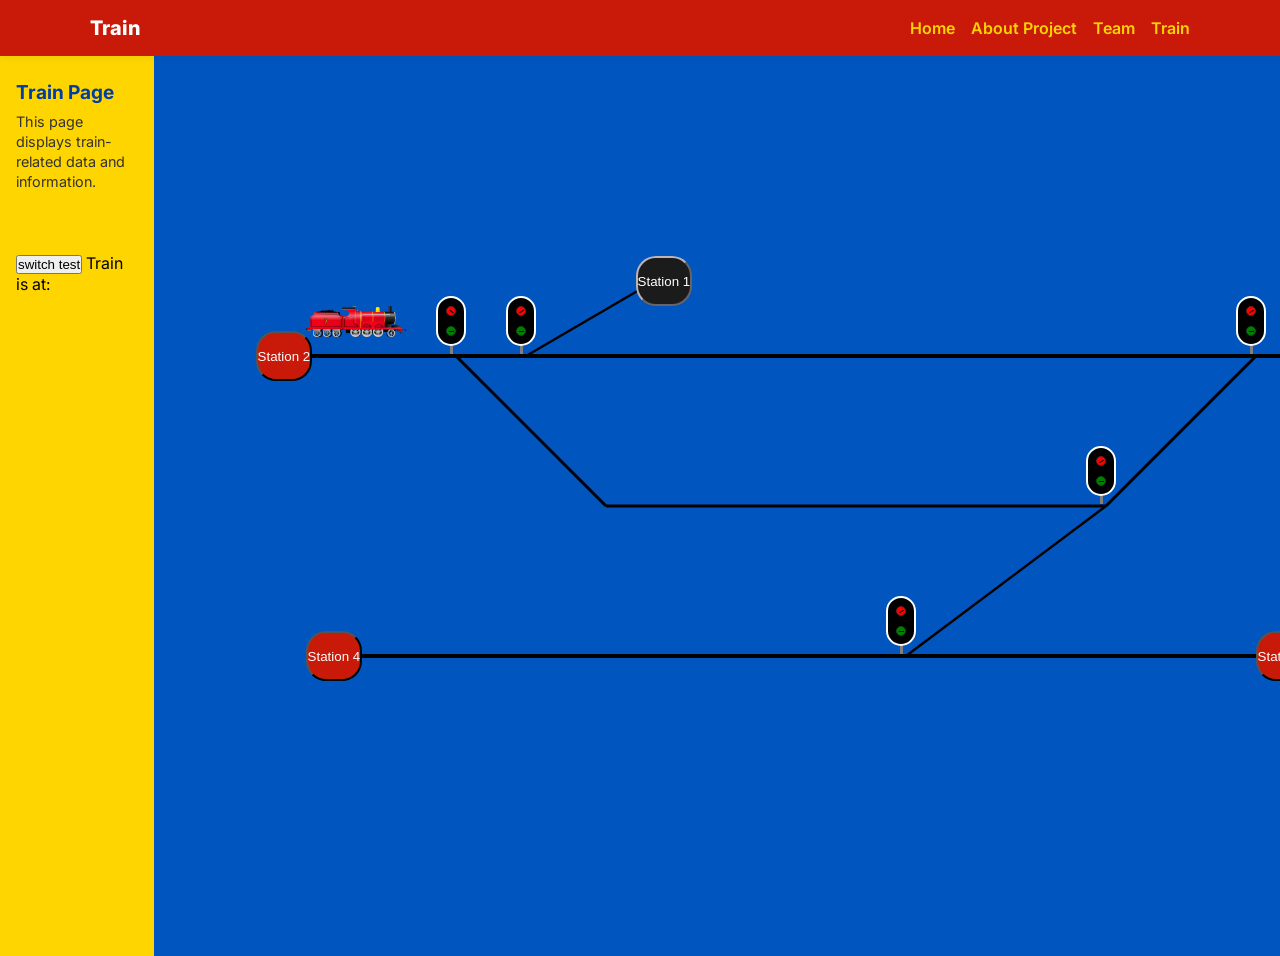
==== train.html @ 60d2f2ac "Made train page Train page where the data will be displayed. Stoplights are to show the state the sw" ====
<!DOCTYPE html>
<html lang="en">
<head>
    <meta charset="UTF-8">
    <meta name="viewport" content="width=device-width, initial-scale=1.0">
    <title>Timesaver Train Layout</title>
    <link rel="stylesheet" href="inc/css/train.css">
</head>
<body>
    <header>
        <nav>
            <div class="logo">Train</div>
            <ul class="nav-links">
                <li><a href="index.html">Home</a></li>
                <li><a href="#about">About Project</a></li>
                <li><a href="#team">Team</a></li>
                <li><a href="train.html">Train</a></li>
            </ul>
        </nav>
    </header>

    <div class="container">
        <div class="info-bar">
            <h2>Train Page</h2>
            <p>This page displays train-related data and information.</p>
            <br><br><br>

            <button class="switch"> switch test</button>

            Train is at:
        </div>

        <div class="layout-area">
            <div class="track-container">
              <img src="assets/image/train.png" alt="Train Icon" id="trainIcon">
              
                <svg width="1200" height="600" xmlns="http://www.w3.org/2000/svg">
                  <line x1="50" y1="150" x2="1150" y2="150" class="track-thick" />

                  <line x1="100" y1="450" x2="1000" y2="450" class="track-thick" />

                  <line x1="200" y1="150" x2="350" y2="300" class="track" />

                  <line x1="350" y1="300" x2="850" y2="300" class="track" />

                  <line x1="850" y1="300" x2="1000" y2="150" class="track" />

                  <!-- Top left diagonal moved slightly to the right -->
                  <line x1="270" y1="150" x2="390" y2="80" class="diagonal" />

                  <line x1="850" y1="300" x2="650" y2="450" class="diagonal" /> 
                </svg>

                <button class="station_1" id="station1">Station 1</button>
                <button class="station_2" id="station2">Station 2</button>
                <button class="station_3" id="station3">Station 3</button>
                <button class="station_4" id="station4">Station 4</button>
                <button class="station_5" id="station5">Station 5</button>


                


                <div id="switch_light">
                  <div class="black_board"></div>
                  <div class="red_light"></div>
                  <div class="green_light"></div>
                  <div class="pole"></div>
                  <div class="line_1"> </div>
                  <div class="line_2"> </div>
                </div>

                <div id="switch_light_2">
                  <div class="black_board"></div>
                  <div class="red_light"></div>
                  <div class="green_light"></div>
                  <div class="pole"></div>
                  <div class="line_2"> </div>
                  <div class="line_3"> </div>
                </div>

                <div id="switch_light_3">
                  <div class="black_board"></div>
                  <div class="red_light"></div>
                  <div class="green_light"></div>
                  <div class="pole"></div>
                  <div class="line_1"> </div>
                  <div class="line_2"> </div>
                </div>
                
                <div id="switch_light_4">
                  <div class="black_board"></div>
                  <div class="red_light"></div>
                  <div class="green_light"></div>
                  <div class="pole"></div>
                  <div class="line_1"> </div>
                  <div class="line_2"> </div>
                </div>

                <div id="switch_light_5">
                  <div class="black_board"></div>
                  <div class="red_light"></div>
                  <div class="green_light"></div>
                  <div class="pole"></div>
                  <div class="line_1"> </div>
                  <div class="line_2"> </div>
                </div>

                

            </div>
        </div>
    </div>
    

  <script src="train.js"></script>

  



</body>
</html>
---- inc/css/train.css ----
@import url('https://fonts.googleapis.com/css2?family=Inter:wght@400;600;800&display=swap');

        :root {
            --primary-color: #C91A09;
            --accent-color: #FFD500;
        }

        * {
            margin: 0;
            padding: 0;
            box-sizing: border-box;
        }

        body {
            font-family: 'Inter', sans-serif;
            overflow: hidden;
        }

        /* Header */
        header {
            background: var(--primary-color);
            color: #fff;
            padding: 1rem 0.5rem;
            position: sticky;
            top: 0;
            z-index: 10;
            box-shadow: 0 2px 8px rgba(0, 0, 0, 0.06);
        }

        nav {
            display: flex;
            align-items: center;
            justify-content: space-between;
            gap: 1rem;
            max-width: 1100px;
            margin: 0 auto;
        }

        .logo {
            font-size: 1.25rem;
            font-weight: 800;
        }

        .nav-links {
            list-style: none;
            display: flex;
            gap: 1rem;
            align-items: center;
        }

        .nav-links a {
            color: #FFD500;
            text-decoration: none;
            font-weight: 600;
            transition: color 0.25s ease, transform 0.2s ease;
        }

        .nav-links a:hover {
            color: var(--accent-color);
            transform: translateY(-2px);
        }

        .container {
            display: flex;
            height: 100vh;
        }

        .info-bar {
            width: 12%;
            background-color: #FFD500;
            padding: 1.5rem 1rem;
        }

        .info-bar h2 {
            font-size: 1.2rem;
            margin-bottom: 0.5rem;
            color: #003DA5;
        }

        .info-bar p {
            font-size: 0.9rem;
            color: #333;
            line-height: 1.4;
        }

        .layout-area {
            flex: 1;
            display: flex;
            align-items: center;
            justify-content: center;
            padding: 2rem;
            background-color: #0055BF;
        }

        .track-container {
            width: 100%;
            max-width: 100%;
            height: 600px;
            position: relative;
            left: 70px;
        }

        /* SVG Tracks */
        svg {
            width: 100%;
            height: 100%;
        }

        .track {
            stroke: #000;
            stroke-width: 3;
            fill: none;
        }

        .track-thick {
            stroke: #000;
            stroke-width: 4;
            fill: none;
        }

        .diagonal {
            stroke: #000;
            stroke-width: 2.5;
            fill: none;
        }

        .track-container {
    position: relative;
}

.station_1 {
    position: absolute;
    top: 50px;   /* adjust to match the line's Y coordinate */
    left: 380px;  /* adjust to match the line's X coordinate */
    z-index: 10;
    border-radius: 20px;
    height: 50px;
    background-color: #1B1B1B;;
    color: #fff;
    border-color: rgb(189, 180, 180);
}

.station_2 {
    position: absolute;
    top: 125px;   /* adjust to match the line's Y coordinate */
    left: 0px;  /* adjust to match the line's X coordinate */
    z-index: 10;
    border-radius: 20px;
    height: 50px;
    background-color: #C91A09;
    color: #fff;
}

.station_3 {
    position: absolute;
    top: 125px;   /* adjust to match the line's Y coordinate */
    left: 1150px;  /* adjust to match the line's X coordinate */
    z-index: 10;
    border-radius: 20px;
    height: 50px;
    background-color: #C91A09;
    color: #fff;
}

.station_4{
    position: absolute;
    top: 425px;   /* adjust to match the line's Y coordinate */
    left: 50px;  /* adjust to match the line's X coordinate */
    z-index: 10;
    border-radius: 20px;
    height: 50px;
    background-color: #C91A09;
    color: #fff;
}

.station_5{
    position: absolute;
    top: 425px;   /* adjust to match the line's Y coordinate */
    left: 1000px;  /* adjust to match the line's X coordinate */
    z-index: 10;
    border-radius: 20px;
    height: 50px;
    background-color: #C91A09;
    color: #fff;
}

#trainIcon {
    position: absolute;
    top: 100px;   /* adjust to match the line's Y coordinate */
    left: 50px;  /* adjust to match the line's X coordinate */
    z-index: 15;
    width: 100px;
    height: auto;
}

#switch_light {
    position: absolute;
    top: 90px;   /* adjust to match the line's Y coordinate */
    left: 250px;
    z-index: 10;
    width: 60px;
    height: 150px;
}

#switch_light_2 {
    position: absolute;
    top: 90px;   /* adjust to match the line's Y coordinate */
    left: 180px;  /* adjust to match the line's X coordinate */
    z-index: 10;
    width: 60px;
    height: 150px;
}

#switch_light_3 {
    position: absolute;
    top: 90px;   /* adjust to match the line's Y coordinate */
    left: 980px;  /* adjust to match the line's X coordinate */
    z-index: 10;
    width: 60px;
    height: 150px;
}

#switch_light_4 {
    position: absolute;
    top: 240px; 
    left: 830px;
    z-index: 10;
    width: 60px;
    height: 150px;
}

#switch_light_5 {
    position: absolute; 
    top: 390px;   /* adjust to match the line's Y coordinate */
    left: 630px;
    z-index: 10;
    width: 60px;
    height: 150px;
}

.line_1{
    position: absolute;
    top: 15px;
    left: 13px;
    background-color: black;
    height: 1px;
    width: 5px;
    rotate: -30deg;

}

.line_2{

    position: absolute;
    top: 35px;
    left: 13px;
    background-color: black;
    height: 1px;
    width: 5px;
    rotate: 1deg;

}

.line_3{
    position: absolute;
    top: 15px;
    left: 13px;
    background-color: black;
    height: 1px;
    width: 5px;
    rotate: 40deg;

}


.black_board {
    position: absolute;
    top: 0;
    left: 0;
    width: 30px;
    height: 50px;
    background-color: black;
    border: 2px solid #000;
    border-radius: 40px;
    border-color: white;
    border-width: 2px;
}

.red_light {
    position: absolute;
    top: 10px;
    left: 10px;
    width: 10px;
    height: 10px;
    background-color: red;
    border: 1px solid #801818;
    border-radius: 50%;
}

.green_light {
    position: absolute;
    top: 30px;
    left: 10px;
    width: 10px;
    height: 10px;
    background-color: green;
    border: 1px solid #0e510e;
    border-radius: 50%;
}

.pole {
    position: absolute;
    top: 50px;
    left: 14px;
    width: 3px;
    height: 8px;
    background-color: gray;
}
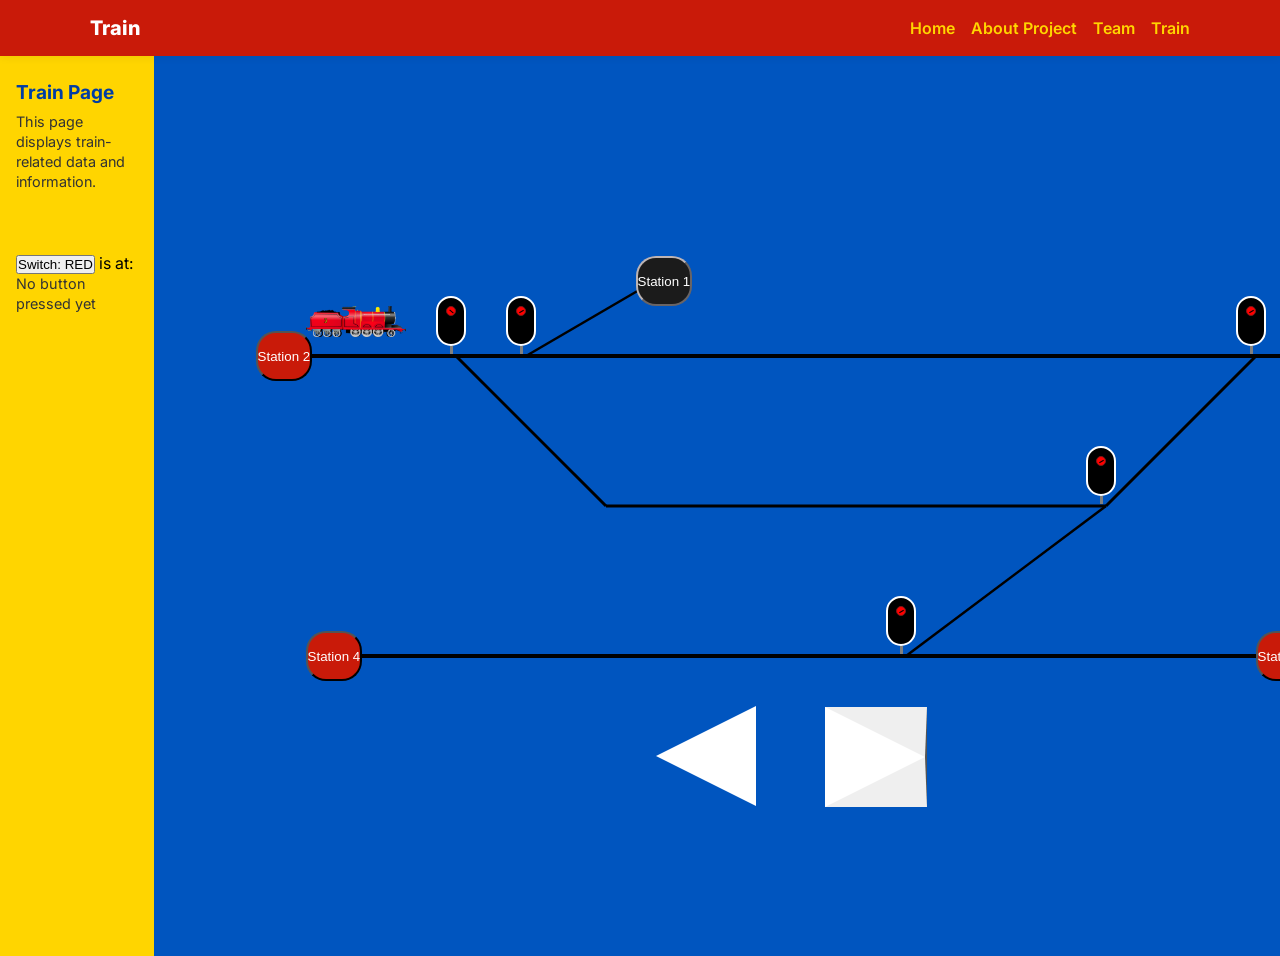
==== commit da546203: "test" ====
--- a/train.html
+++ b/train.html
@@ -27,7 +27,12 @@
 
             <button class="switch"> switch test</button>
 
-            Train is at:
+            is at:
+
+            <!-- ⭐ ADDED LINE BELOW ⭐ -->
+            <p id="pressedInfo">No button pressed yet</p>
+            <!-- ⭐ END OF ADDED LINE ⭐ -->
+
         </div>
 
         <div class="layout-area">
@@ -36,18 +41,11 @@
               
                 <svg width="1200" height="600" xmlns="http://www.w3.org/2000/svg">
                   <line x1="50" y1="150" x2="1150" y2="150" class="track-thick" />
-
                   <line x1="100" y1="450" x2="1000" y2="450" class="track-thick" />
-
                   <line x1="200" y1="150" x2="350" y2="300" class="track" />
-
                   <line x1="350" y1="300" x2="850" y2="300" class="track" />
-
                   <line x1="850" y1="300" x2="1000" y2="150" class="track" />
-
-                  <!-- Top left diagonal moved slightly to the right -->
                   <line x1="270" y1="150" x2="390" y2="80" class="diagonal" />
-
                   <line x1="850" y1="300" x2="650" y2="450" class="diagonal" /> 
                 </svg>
 
@@ -56,10 +54,6 @@
                 <button class="station_3" id="station3">Station 3</button>
                 <button class="station_4" id="station4">Station 4</button>
                 <button class="station_5" id="station5">Station 5</button>
-
-
-                
-
 
                 <div id="switch_light">
                   <div class="black_board"></div>
@@ -106,7 +100,10 @@
                   <div class="line_2"> </div>
                 </div>
 
-                
+                <div id="moving">
+                  <button class="forward"></button>
+                  <div class="backward"></div>
+                </div>
 
             </div>
         </div>
@@ -115,9 +112,5 @@
 
   <script src="train.js"></script>
 
-  
-
-
-
 </body>
-</html>+</html>
--- a/inc/css/train.css
+++ b/inc/css/train.css
@@ -317,3 +317,32 @@
     background-color: gray;
 }
 
+.forward {
+    position: absolute;
+    top: 500px;
+    left: 570px;
+    border-left: 50px solid transparent;
+  border-right: 50px solid transparent;
+  border-bottom: 100px solid #ffffff; /* color of pyramid */
+    z-index: 20;
+    rotate: 90deg;
+    
+}
+
+.forward:hover {
+  border-bottom-color: #f0f0f0;
+  transform: translateY(-5px); /* small lift on hover */
+  transition: all 0.2s ease;
+}
+
+.backward {
+    position: absolute;
+    top: 500px;
+    left: 400px;
+    border-left: 50px solid transparent;
+  border-right: 50px solid transparent;
+  border-top: 100px solid #ffffff; /* color of pyramid */
+    z-index: 20;
+    rotate: 90deg;
+    
+}
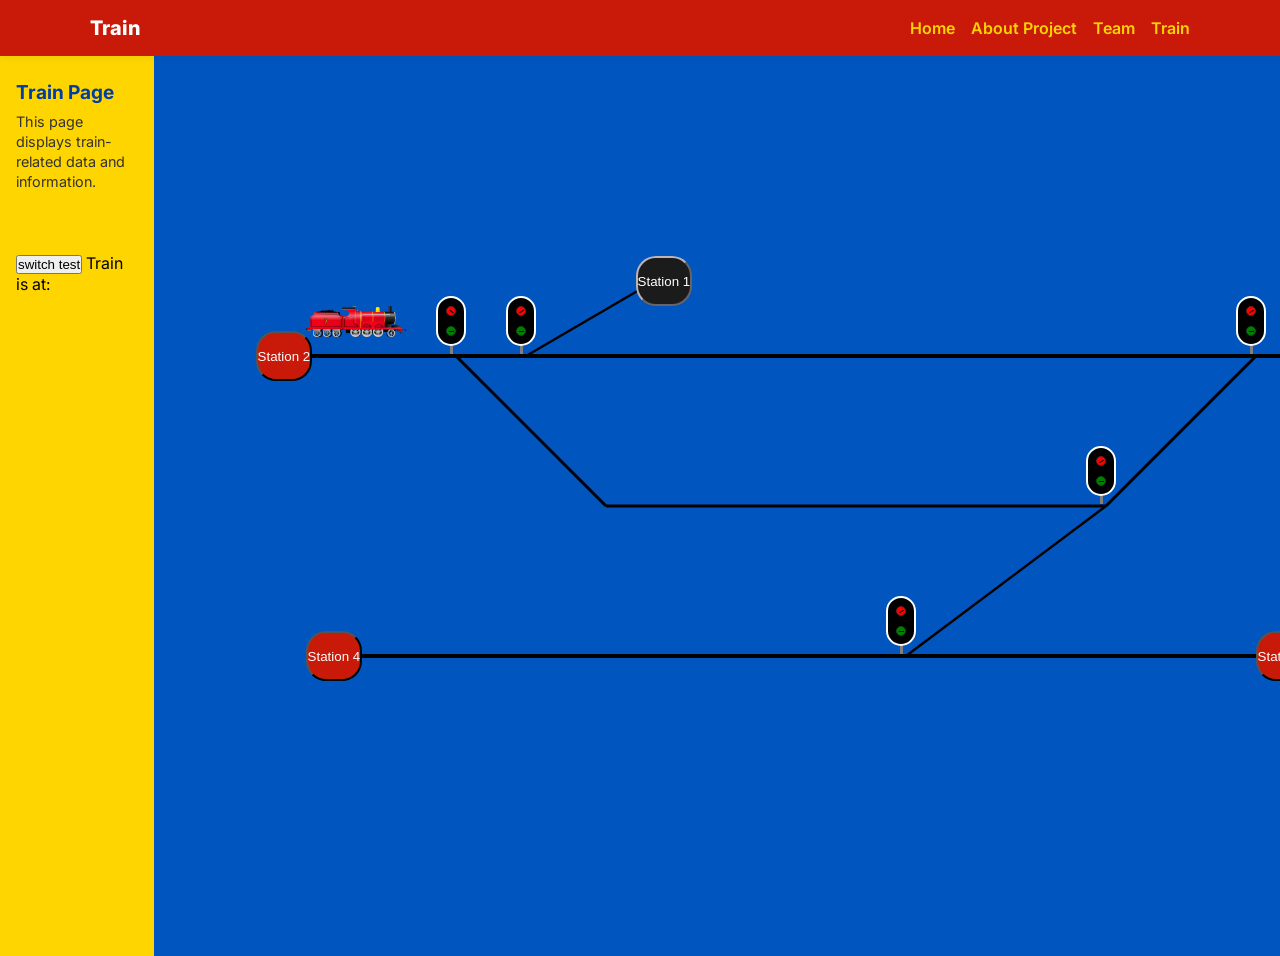
==== commit a26425cb: "Merge remote-tracking branch 'origin/Lucas' into Stan" ====
--- a/train.html
+++ b/train.html
@@ -27,12 +27,7 @@
 
             <button class="switch"> switch test</button>
 
-            is at:
-
-            <!-- ⭐ ADDED LINE BELOW ⭐ -->
-            <p id="pressedInfo">No button pressed yet</p>
-            <!-- ⭐ END OF ADDED LINE ⭐ -->
-
+            Train is at:
         </div>
 
         <div class="layout-area">
@@ -41,11 +36,18 @@
               
                 <svg width="1200" height="600" xmlns="http://www.w3.org/2000/svg">
                   <line x1="50" y1="150" x2="1150" y2="150" class="track-thick" />
+
                   <line x1="100" y1="450" x2="1000" y2="450" class="track-thick" />
+
                   <line x1="200" y1="150" x2="350" y2="300" class="track" />
+
                   <line x1="350" y1="300" x2="850" y2="300" class="track" />
+
                   <line x1="850" y1="300" x2="1000" y2="150" class="track" />
+
+                  <!-- Top left diagonal moved slightly to the right -->
                   <line x1="270" y1="150" x2="390" y2="80" class="diagonal" />
+
                   <line x1="850" y1="300" x2="650" y2="450" class="diagonal" /> 
                 </svg>
 
@@ -54,6 +56,10 @@
                 <button class="station_3" id="station3">Station 3</button>
                 <button class="station_4" id="station4">Station 4</button>
                 <button class="station_5" id="station5">Station 5</button>
+
+
+                
+
 
                 <div id="switch_light">
                   <div class="black_board"></div>
@@ -100,10 +106,7 @@
                   <div class="line_2"> </div>
                 </div>
 
-                <div id="moving">
-                  <button class="forward"></button>
-                  <div class="backward"></div>
-                </div>
+                
 
             </div>
         </div>
@@ -112,5 +115,9 @@
 
   <script src="train.js"></script>
 
+  
+
+
+
 </body>
-</html>
+</html>
--- a/inc/css/train.css
+++ b/inc/css/train.css
@@ -317,32 +317,3 @@
     background-color: gray;
 }
 
-.forward {
-    position: absolute;
-    top: 500px;
-    left: 570px;
-    border-left: 50px solid transparent;
-  border-right: 50px solid transparent;
-  border-bottom: 100px solid #ffffff; /* color of pyramid */
-    z-index: 20;
-    rotate: 90deg;
-    
-}
-
-.forward:hover {
-  border-bottom-color: #f0f0f0;
-  transform: translateY(-5px); /* small lift on hover */
-  transition: all 0.2s ease;
-}
-
-.backward {
-    position: absolute;
-    top: 500px;
-    left: 400px;
-    border-left: 50px solid transparent;
-  border-right: 50px solid transparent;
-  border-top: 100px solid #ffffff; /* color of pyramid */
-    z-index: 20;
-    rotate: 90deg;
-    
-}
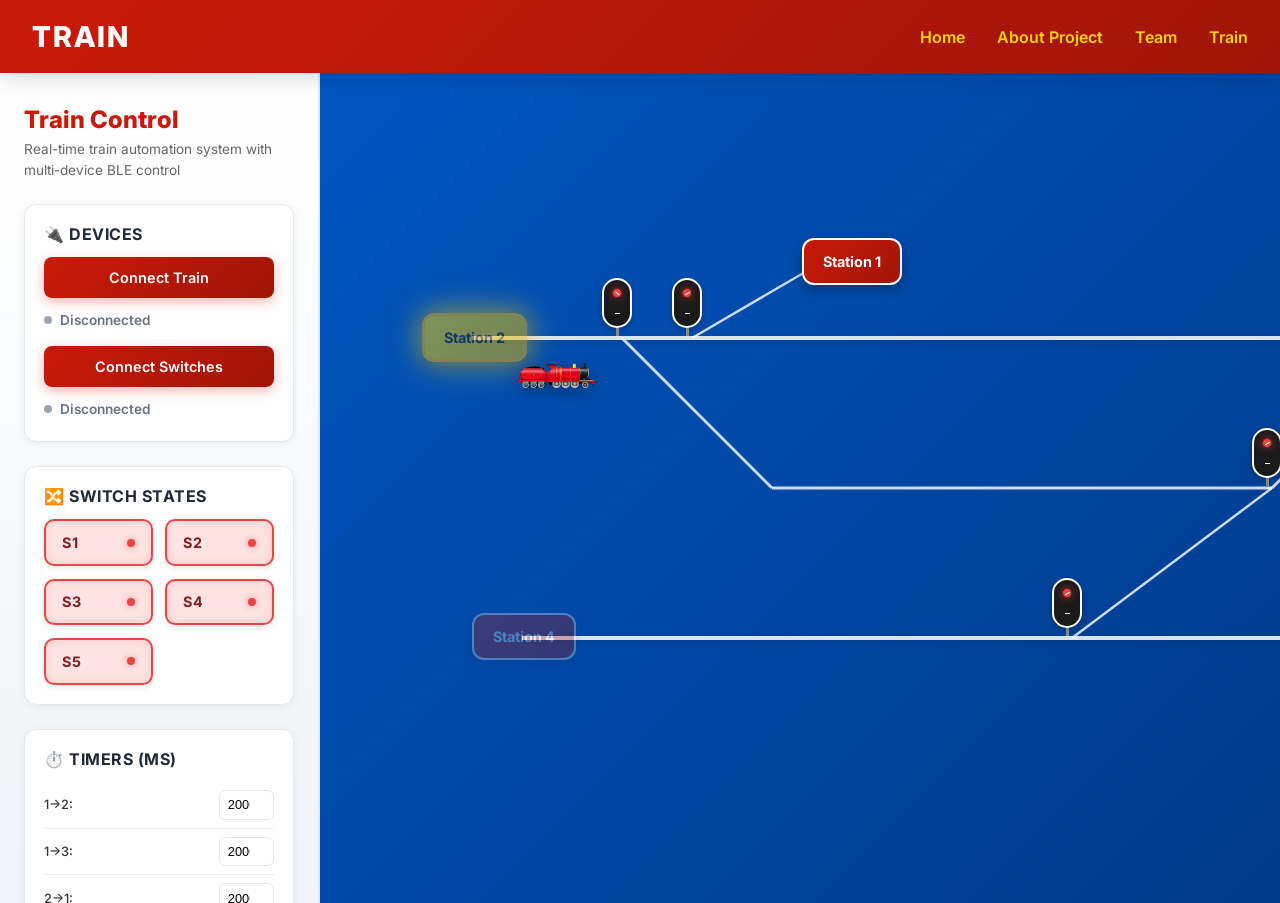
==== commit a8580db2: "new style" ====
--- a/train.html
+++ b/train.html
@@ -21,13 +21,75 @@
 
     <div class="container">
         <div class="info-bar">
-            <h2>Train Page</h2>
-            <p>This page displays train-related data and information.</p>
-            <br><br><br>
+            <h2>Train Control</h2>
+            <p>Real-time train automation system with multi-device BLE control</p>
 
-            <button class="switch"> switch test</button>
+            <!-- Device Connection Section -->
+            <div class="info-section">
+                <h3>🔌 Devices</h3>
+                <button id="connectTrainBtn" class="device-btn">Connect Train</button>
+                <div class="device-status">
+                    <span class="status-dot disconnected" id="trainDot"></span>
+                    <span class="status-text disconnected" id="trainStatusText">Disconnected</span>
+                </div>
+                <div id="trainDeviceInfo" style="font-size: 0.75rem; color: #999; margin-top: 0.3rem;"></div>
 
-            Train is at:
+                <button id="connectSwitchBtn" class="device-btn" style="margin-top: 0.8rem;">Connect Switches</button>
+                <div class="device-status">
+                    <span class="status-dot disconnected" id="switchDot"></span>
+                    <span class="status-text disconnected" id="switchStatusText">Disconnected</span>
+                </div>
+                <div id="switchDeviceInfo" style="font-size: 0.75rem; color: #999; margin-top: 0.3rem;"></div>
+            </div>
+
+            <!-- Switch State Indicators -->
+            <div class="info-section">
+                <h3>🔀 Switch States</h3>
+                <div class="switch-indicators">
+                    <div class="switch-indicator off" id="switchInd1">
+                        S1 <span class="switch-state"></span>
+                    </div>
+                    <div class="switch-indicator off" id="switchInd2">
+                        S2 <span class="switch-state"></span>
+                    </div>
+                    <div class="switch-indicator off" id="switchInd3">
+                        S3 <span class="switch-state"></span>
+                    </div>
+                    <div class="switch-indicator off" id="switchInd4">
+                        S4 <span class="switch-state"></span>
+                    </div>
+                    <div class="switch-indicator off" id="switchInd5">
+                        S5 <span class="switch-state"></span>
+                    </div>
+                </div>
+            </div>
+
+            <!-- Timer Configuration Section -->
+            <div class="info-section">
+                <h3>⏱️ Timers (ms)</h3>
+                <div class="timer-section">
+                  <div class="timer-row"><label>1→2:</label> <input type="number" class="timer-input" data-from="1" data-to="2" value="2000" min="500" step="100"></div>
+                  <div class="timer-row"><label>1→3:</label> <input type="number" class="timer-input" data-from="1" data-to="3" value="2000" min="500" step="100"></div>
+                  <div class="timer-row"><label>2→1:</label> <input type="number" class="timer-input" data-from="2" data-to="1" value="2000" min="500" step="100"></div>
+                  <div class="timer-row"><label>2→3:</label> <input type="number" class="timer-input" data-from="2" data-to="3" value="2000" min="500" step="100"></div>
+                  <div class="timer-row"><label>2→4:</label> <input type="number" class="timer-input" data-from="2" data-to="4" value="2000" min="500" step="100"></div>
+                  <div class="timer-row"><label>3→1:</label> <input type="number" class="timer-input" data-from="3" data-to="1" value="2000" min="500" step="100"></div>
+                  <div class="timer-row"><label>3→2:</label> <input type="number" class="timer-input" data-from="3" data-to="2" value="2000" min="500" step="100"></div>
+                  <div class="timer-row"><label>3→5:</label> <input type="number" class="timer-input" data-from="3" data-to="5" value="2000" min="500" step="100"></div>
+                  <div class="timer-row"><label>4→2:</label> <input type="number" class="timer-input" data-from="4" data-to="2" value="2000" min="500" step="100"></div>
+                  <div class="timer-row"><label>4→5:</label> <input type="number" class="timer-input" data-from="4" data-to="5" value="2000" min="500" step="100"></div>
+                  <div class="timer-row"><label>5→3:</label> <input type="number" class="timer-input" data-from="5" data-to="3" value="2000" min="500" step="100"></div>
+                  <div class="timer-row"><label>5→4:</label> <input type="number" class="timer-input" data-from="5" data-to="4" value="2000" min="500" step="100"></div>
+                </div>
+            </div>
+
+            <button class="switch">Test Lights</button>
+
+            <div class="station-display">
+              <div class="station-label">Current Station</div>
+              <div class="station-number" id="stationNumber">2</div>
+              <div class="station-status" id="stationStatusText">Ready to depart</div>
+            </div>
         </div>
 
         <div class="layout-area">
--- a/inc/css/train.css
+++ b/inc/css/train.css
@@ -1,277 +1,542 @@
 @import url('https://fonts.googleapis.com/css2?family=Inter:wght@400;600;800&display=swap');
 
-        :root {
-            --primary-color: #C91A09;
-            --accent-color: #FFD500;
-        }
-
-        * {
-            margin: 0;
-            padding: 0;
-            box-sizing: border-box;
-        }
-
-        body {
-            font-family: 'Inter', sans-serif;
-            overflow: hidden;
-        }
-
-        /* Header */
-        header {
-            background: var(--primary-color);
-            color: #fff;
-            padding: 1rem 0.5rem;
-            position: sticky;
-            top: 0;
-            z-index: 10;
-            box-shadow: 0 2px 8px rgba(0, 0, 0, 0.06);
-        }
-
-        nav {
-            display: flex;
-            align-items: center;
-            justify-content: space-between;
-            gap: 1rem;
-            max-width: 1100px;
-            margin: 0 auto;
-        }
-
-        .logo {
-            font-size: 1.25rem;
-            font-weight: 800;
-        }
-
-        .nav-links {
-            list-style: none;
-            display: flex;
-            gap: 1rem;
-            align-items: center;
-        }
-
-        .nav-links a {
-            color: #FFD500;
-            text-decoration: none;
-            font-weight: 600;
-            transition: color 0.25s ease, transform 0.2s ease;
-        }
-
-        .nav-links a:hover {
-            color: var(--accent-color);
-            transform: translateY(-2px);
-        }
-
-        .container {
-            display: flex;
-            height: 100vh;
-        }
-
-        .info-bar {
-            width: 12%;
-            background-color: #FFD500;
-            padding: 1.5rem 1rem;
-        }
-
-        .info-bar h2 {
-            font-size: 1.2rem;
-            margin-bottom: 0.5rem;
-            color: #003DA5;
-        }
-
-        .info-bar p {
-            font-size: 0.9rem;
-            color: #333;
-            line-height: 1.4;
-        }
-
-        .layout-area {
-            flex: 1;
-            display: flex;
-            align-items: center;
-            justify-content: center;
-            padding: 2rem;
-            background-color: #0055BF;
-        }
-
-        .track-container {
-            width: 100%;
-            max-width: 100%;
-            height: 600px;
-            position: relative;
-            left: 70px;
-        }
-
-        /* SVG Tracks */
-        svg {
-            width: 100%;
-            height: 100%;
-        }
-
-        .track {
-            stroke: #000;
-            stroke-width: 3;
-            fill: none;
-        }
-
-        .track-thick {
-            stroke: #000;
-            stroke-width: 4;
-            fill: none;
-        }
-
-        .diagonal {
-            stroke: #000;
-            stroke-width: 2.5;
-            fill: none;
-        }
-
-        .track-container {
+:root {
+    --primary-color: #C91A09;
+    --accent-color: #FFD500;
+    --dark-bg: #0055BF;
+    --light-bg: #f0f4f8;
+    --success: #22c55e;
+    --danger: #ef4444;
+    --warning: #f59e0b;
+}
+
+/* Allow CSS custom properties in inline styles */
+* {
+    --accent-color: #FFD500;
+}
+
+* {
+    margin: 0;
+    padding: 0;
+    box-sizing: border-box;
+}
+
+body {
+    font-family: 'Inter', sans-serif;
+    background: var(--dark-bg);
+    color: #333;
+}
+
+/* ============ HEADER ============ */
+header {
+    background: linear-gradient(135deg, var(--primary-color) 0%, #a01508 100%);
+    color: #fff;
+    padding: 1.2rem 0;
+    box-shadow: 0 4px 20px rgba(0, 0, 0, 0.15);
+    position: sticky;
+    top: 0;
+    z-index: 100;
+}
+
+nav {
+    display: flex;
+    align-items: center;
+    justify-content: space-between;
+    gap: 2rem;
+    max-width: 1400px;
+    margin: 0 auto;
+    padding: 0 2rem;
+}
+
+.logo {
+    font-size: 1.8rem;
+    font-weight: 800;
+    text-transform: uppercase;
+    letter-spacing: 2px;
+}
+
+.nav-links {
+    list-style: none;
+    display: flex;
+    gap: 2rem;
+    align-items: center;
+}
+
+.nav-links a {
+    color: var(--accent-color);
+    text-decoration: none;
+    font-weight: 600;
+    transition: all 0.3s ease;
     position: relative;
 }
 
+.nav-links a:hover {
+    color: #fff;
+    transform: translateY(-2px);
+}
+
+.nav-links a::after {
+    content: '';
+    position: absolute;
+    bottom: -4px;
+    left: 0;
+    width: 0;
+    height: 2px;
+    background: var(--accent-color);
+    transition: width 0.3s ease;
+}
+
+.nav-links a:hover::after {
+    width: 100%;
+}
+
+/* ============ MAIN CONTAINER ============ */
+.container {
+    display: flex;
+    height: calc(100vh - 70px);
+    gap: 0;
+}
+
+/* ============ INFO BAR ============ */
+.info-bar {
+    width: 320px;
+    background: linear-gradient(180deg, #fff 0%, var(--light-bg) 100%);
+    padding: 2rem 1.5rem;
+    overflow-y: auto;
+    border-right: 2px solid #e5e7eb;
+    box-shadow: 2px 0 10px rgba(0, 0, 0, 0.05);
+}
+
+.info-bar h2 {
+    font-size: 1.5rem;
+    color: var(--primary-color);
+    margin-bottom: 0.3rem;
+    font-weight: 800;
+}
+
+.info-bar p {
+    font-size: 0.85rem;
+    color: #666;
+    line-height: 1.5;
+    margin-bottom: 1.5rem;
+}
+
+/* ============ SECTION STYLING ============ */
+.info-section {
+    margin-bottom: 1.5rem;
+    background: #fff;
+    border-radius: 12px;
+    border: 1px solid #e5e7eb;
+    padding: 1.2rem;
+    box-shadow: 0 2px 8px rgba(0, 0, 0, 0.06);
+    transition: all 0.3s ease;
+}
+
+.info-section:hover {
+    box-shadow: 0 4px 12px rgba(0, 0, 0, 0.1);
+}
+
+.info-section h3 {
+    font-size: 1rem;
+    color: #1f2937;
+    margin-bottom: 0.8rem;
+    font-weight: 700;
+    text-transform: uppercase;
+    letter-spacing: 0.5px;
+}
+
+/* ============ BUTTONS ============ */
+button {
+    font-family: 'Inter', sans-serif;
+    border: none;
+    border-radius: 8px;
+    cursor: pointer;
+    font-weight: 600;
+    transition: all 0.3s ease;
+    font-size: 0.9rem;
+}
+
+.device-btn {
+    background: linear-gradient(135deg, var(--primary-color), #a01508);
+    color: #fff;
+    padding: 0.75rem 1.2rem;
+    width: 100%;
+    margin-bottom: 0.5rem;
+    box-shadow: 0 4px 12px rgba(201, 26, 9, 0.3);
+}
+
+.device-btn:hover:not(:disabled) {
+    transform: translateY(-2px);
+    box-shadow: 0 6px 16px rgba(201, 26, 9, 0.4);
+}
+
+.device-btn:disabled {
+    opacity: 0.5;
+    cursor: not-allowed;
+}
+
+.switch {
+    background: linear-gradient(135deg, #8b5cf6, #6d28d9);
+    color: #fff;
+    padding: 0.7rem 1rem;
+    width: 100%;
+}
+
+.switch:hover {
+    transform: translateY(-2px);
+    box-shadow: 0 6px 16px rgba(139, 92, 246, 0.4);
+}
+
+/* ============ STATUS INDICATORS ============ */
+.device-status {
+    display: flex;
+    align-items: center;
+    gap: 0.5rem;
+    margin-top: 0.4rem;
+    font-size: 0.85rem;
+}
+
+.status-dot {
+    width: 8px;
+    height: 8px;
+    border-radius: 50%;
+    animation: pulse 2s infinite;
+}
+
+.status-dot.connected {
+    background: var(--success);
+    box-shadow: 0 0 8px var(--success);
+}
+
+.status-dot.disconnected {
+    background: #9ca3af;
+}
+
+@keyframes pulse {
+    0%, 100% { opacity: 1; }
+    50% { opacity: 0.7; }
+}
+
+.status-text {
+    font-weight: 600;
+}
+
+.status-text.connected {
+    color: var(--success);
+}
+
+.status-text.disconnected {
+    color: #6b7280;
+}
+
+/* ============ SWITCH INDICATORS ============ */
+.switch-indicators {
+    display: grid;
+    grid-template-columns: 1fr 1fr;
+    gap: 0.8rem;
+    margin-top: 0.8rem;
+}
+
+.switch-indicator {
+    display: flex;
+    align-items: center;
+    justify-content: space-between;
+    background: #f9fafb;
+    padding: 0.8rem 1rem;
+    border-radius: 10px;
+    border: 2px solid #e5e7eb;
+    font-size: 0.9rem;
+    font-weight: 700;
+    transition: all 0.3s ease;
+    text-transform: uppercase;
+    letter-spacing: 0.5px;
+}
+
+.switch-indicator.on {
+    background: rgba(34, 197, 94, 0.2);
+    border-color: #22c55e;
+    color: #166534;
+    box-shadow: inset 0 0 8px rgba(34, 197, 94, 0.2), 0 2px 6px rgba(0, 0, 0, 0.1);
+}
+
+.switch-indicator.off {
+    background: rgba(239, 68, 68, 0.15);
+    border-color: #ef4444;
+    color: #7f1d1d;
+    box-shadow: inset 0 0 8px rgba(239, 68, 68, 0.15), 0 2px 6px rgba(0, 0, 0, 0.1);
+}
+
+.switch-state {
+    display: inline-block;
+    width: 8px;
+    height: 8px;
+    border-radius: 50%;
+    margin-left: 0.6rem;
+    flex-shrink: 0;
+}
+
+.switch-indicator.on .switch-state {
+    background: #22c55e;
+    box-shadow: 0 0 10px rgba(34, 197, 94, 0.8);
+}
+
+.switch-indicator.off .switch-state {
+    background: #ef4444;
+    box-shadow: 0 0 6px rgba(239, 68, 68, 0.5);
+}
+
+/* ============ CURRENT STATION DISPLAY ============ */
+.station-display {
+    background: linear-gradient(135deg, var(--primary-color), #a01508);
+    color: #fff;
+    padding: 1.5rem;
+    border-radius: 12px;
+    text-align: center;
+    margin-top: 1rem;
+    box-shadow: 0 6px 20px rgba(201, 26, 9, 0.3);
+    border: 2px solid rgba(255, 255, 255, 0.2);
+}
+
+.station-display .station-label {
+    font-size: 0.85rem;
+    opacity: 0.95;
+    margin-bottom: 0.6rem;
+    text-transform: uppercase;
+    letter-spacing: 1.5px;
+    font-weight: 700;
+}
+
+.station-display .station-number {
+    font-size: 3.5rem;
+    font-weight: 900;
+    line-height: 1;
+    margin-bottom: 0.6rem;
+    text-shadow: 0 2px 4px rgba(0, 0, 0, 0.3);
+}
+
+.station-display .station-status {
+    font-size: 0.85rem;
+    opacity: 0.9;
+    font-weight: 600;
+}
+
+/* ============ TIMER INPUTS ============ */
+.timer-section {
+    font-size: 0.8rem;
+}
+
+.timer-row {
+    display: flex;
+    align-items: center;
+    justify-content: space-between;
+    padding: 0.5rem 0;
+    border-bottom: 1px solid #f0f0f0;
+}
+
+.timer-row:last-child {
+    border-bottom: none;
+}
+
+.timer-row label {
+    flex: 1;
+    font-weight: 500;
+}
+
+.timer-row input {
+    width: 55px;
+    padding: 0.4rem 0.5rem;
+    border: 1.5px solid #e5e7eb;
+    border-radius: 6px;
+    font-size: 0.8rem;
+    transition: all 0.3s ease;
+}
+
+.timer-row input:focus {
+    outline: none;
+    border-color: var(--primary-color);
+    box-shadow: 0 0 8px rgba(201, 26, 9, 0.2);
+}
+
+/* ============ TRACK CONTAINER ============ */
+.layout-area {
+    flex: 1;
+    display: flex;
+    align-items: center;
+    justify-content: center;
+    padding: 2rem;
+    background: linear-gradient(135deg, var(--dark-bg) 0%, #003a8a 100%);
+    position: relative;
+    overflow: hidden;
+}
+
+.track-container {
+    position: relative;
+    width: 100%;
+    max-width: 100%;
+    height: 600px;
+    left: 70px;
+}
+
+/* ============ SVG TRACKS ============ */
+svg {
+    width: 100%;
+    height: 100%;
+}
+
+.track {
+    stroke: #fff;
+    stroke-width: 3;
+    fill: none;
+    opacity: 0.8;
+}
+
+.track-thick {
+    stroke: #fff;
+    stroke-width: 4;
+    fill: none;
+    opacity: 0.85;
+    filter: drop-shadow(0 2px 4px rgba(0, 0, 0, 0.2));
+}
+
+.diagonal {
+    stroke: #fff;
+    stroke-width: 2.5;
+    fill: none;
+    opacity: 0.8;
+}
+
+/* ============ STATION BUTTONS ============ */
+.station_1, .station_2, .station_3, .station_4, .station_5 {
+    position: absolute;
+    width: auto;
+    padding: 0.8rem 1.2rem;
+    border-radius: 12px;
+    z-index: 10;
+    font-size: 0.9rem;
+    font-weight: 700;
+    color: #fff;
+    border: 2px solid #fff;
+    box-shadow: 0 4px 12px rgba(0, 0, 0, 0.3);
+    transition: all 0.3s ease;
+    cursor: pointer;
+}
+
+.station_1, .station_2, .station_3, .station_4, .station_5 {
+    background: linear-gradient(135deg, var(--primary-color), #a01508);
+}
+
+/* Current station highlighting - gold with bright glow */
+.station_1.current-station, 
+.station_2.current-station,
+.station_3.current-station, 
+.station_4.current-station, 
+.station_5.current-station {
+    background: linear-gradient(135deg, #FFD500, #e6b800) !important;
+    color: #1f1f1f !important;
+    border-color: #ffb700 !important;
+    box-shadow: 0 0 25px rgba(255, 213, 0, 0.9), 0 0 40px rgba(255, 213, 0, 0.6), 0 4px 12px rgba(0, 0, 0, 0.3) !important;
+    border-width: 3px !important;
+}
+
+.station_1:hover:not(:disabled),
+.station_3:hover:not(:disabled),
+.station_4:hover:not(:disabled),
+.station_5:hover:not(:disabled) {
+    transform: scale(1.08);
+    box-shadow: 0 6px 16px rgba(0, 0, 0, 0.4);
+}
+
+.station_2:hover:not(:disabled) {
+    transform: scale(1.08);
+    box-shadow: 0 6px 16px rgba(0, 0, 0, 0.4);
+}
+
+.station_1:disabled,
+.station_2:disabled,
+.station_3:disabled,
+.station_4:disabled,
+.station_5:disabled {
+    opacity: 0.3;
+    cursor: not-allowed;
+}
+
 .station_1 {
-    position: absolute;
-    top: 50px;   /* adjust to match the line's Y coordinate */
-    left: 380px;  /* adjust to match the line's X coordinate */
-    z-index: 10;
-    border-radius: 20px;
-    height: 50px;
-    background-color: #1B1B1B;;
-    color: #fff;
-    border-color: rgb(189, 180, 180);
+    top: 50px;
+    left: 380px;
 }
 
 .station_2 {
-    position: absolute;
-    top: 125px;   /* adjust to match the line's Y coordinate */
-    left: 0px;  /* adjust to match the line's X coordinate */
-    z-index: 10;
-    border-radius: 20px;
-    height: 50px;
-    background-color: #C91A09;
-    color: #fff;
+    top: 125px;
+    left: 0px;
 }
 
 .station_3 {
-    position: absolute;
-    top: 125px;   /* adjust to match the line's Y coordinate */
-    left: 1150px;  /* adjust to match the line's X coordinate */
-    z-index: 10;
-    border-radius: 20px;
-    height: 50px;
-    background-color: #C91A09;
-    color: #fff;
-}
-
-.station_4{
-    position: absolute;
-    top: 425px;   /* adjust to match the line's Y coordinate */
-    left: 50px;  /* adjust to match the line's X coordinate */
-    z-index: 10;
-    border-radius: 20px;
-    height: 50px;
-    background-color: #C91A09;
-    color: #fff;
-}
-
-.station_5{
-    position: absolute;
-    top: 425px;   /* adjust to match the line's Y coordinate */
-    left: 1000px;  /* adjust to match the line's X coordinate */
-    z-index: 10;
-    border-radius: 20px;
-    height: 50px;
-    background-color: #C91A09;
-    color: #fff;
-}
-
+    top: 125px;
+    left: 1150px;
+}
+
+.station_4 {
+    top: 425px;
+    left: 50px;
+}
+
+.station_5 {
+    top: 425px;
+    left: 1000px;
+}
+
+/* ============ TRAIN ICON ============ */
 #trainIcon {
     position: absolute;
-    top: 100px;   /* adjust to match the line's Y coordinate */
-    left: 50px;  /* adjust to match the line's X coordinate */
+    width: 80px;
+    height: auto;
     z-index: 15;
-    width: 100px;
-    height: auto;
-}
-
-#switch_light {
-    position: absolute;
-    top: 90px;   /* adjust to match the line's Y coordinate */
-    left: 250px;
-    z-index: 10;
+    filter: drop-shadow(0 4px 8px rgba(0, 0, 0, 0.3));
+    transition: all 0.5s ease;
+}
+
+#trainIcon.moving {
+    animation: trainMovement 0.5s ease-in-out;
+}
+
+@keyframes trainMovement {
+    0% { transform: scale(0.95); }
+    50% { transform: scale(1.05); }
+    100% { transform: scale(1); }
+}
+
+/* ============ SWITCH LIGHTS ============ */
+#switch_light, #switch_light_2, #switch_light_3, #switch_light_4, #switch_light_5 {
+    position: absolute;
     width: 60px;
     height: 150px;
+    z-index: 10;
+}
+
+#switch_light {
+    top: 90px;
+    left: 250px;
 }
 
 #switch_light_2 {
-    position: absolute;
-    top: 90px;   /* adjust to match the line's Y coordinate */
-    left: 180px;  /* adjust to match the line's X coordinate */
-    z-index: 10;
-    width: 60px;
-    height: 150px;
+    top: 90px;
+    left: 180px;
 }
 
 #switch_light_3 {
-    position: absolute;
-    top: 90px;   /* adjust to match the line's Y coordinate */
-    left: 980px;  /* adjust to match the line's X coordinate */
-    z-index: 10;
-    width: 60px;
-    height: 150px;
+    top: 90px;
+    left: 980px;
 }
 
 #switch_light_4 {
-    position: absolute;
-    top: 240px; 
+    top: 240px;
     left: 830px;
-    z-index: 10;
-    width: 60px;
-    height: 150px;
 }
 
 #switch_light_5 {
-    position: absolute; 
-    top: 390px;   /* adjust to match the line's Y coordinate */
+    top: 390px;
     left: 630px;
-    z-index: 10;
-    width: 60px;
-    height: 150px;
-}
-
-.line_1{
-    position: absolute;
-    top: 15px;
-    left: 13px;
-    background-color: black;
-    height: 1px;
-    width: 5px;
-    rotate: -30deg;
-
-}
-
-.line_2{
-
-    position: absolute;
-    top: 35px;
-    left: 13px;
-    background-color: black;
-    height: 1px;
-    width: 5px;
-    rotate: 1deg;
-
-}
-
-.line_3{
-    position: absolute;
-    top: 15px;
-    left: 13px;
-    background-color: black;
-    height: 1px;
-    width: 5px;
-    rotate: 40deg;
-
-}
-
+}
 
 .black_board {
     position: absolute;
@@ -279,11 +544,10 @@
     left: 0;
     width: 30px;
     height: 50px;
-    background-color: black;
-    border: 2px solid #000;
+    background-color: #1a1a1a;
+    border: 2px solid #fff;
     border-radius: 40px;
-    border-color: white;
-    border-width: 2px;
+    box-shadow: 0 2px 6px rgba(0, 0, 0, 0.3);
 }
 
 .red_light {
@@ -292,9 +556,10 @@
     left: 10px;
     width: 10px;
     height: 10px;
-    background-color: red;
+    background-color: #ef4444;
     border: 1px solid #801818;
     border-radius: 50%;
+    box-shadow: 0 0 8px rgba(239, 68, 68, 0.6);
 }
 
 .green_light {
@@ -303,9 +568,10 @@
     left: 10px;
     width: 10px;
     height: 10px;
-    background-color: green;
+    background-color: #22c55e;
     border: 1px solid #0e510e;
     border-radius: 50%;
+    box-shadow: 0 0 8px rgba(34, 197, 94, 0.6);
 }
 
 .pole {
@@ -314,6 +580,90 @@
     left: 14px;
     width: 3px;
     height: 8px;
-    background-color: gray;
-}
-
+    background-color: #888;
+}
+
+.line_1 {
+    position: absolute;
+    top: 15px;
+    left: 13px;
+    background-color: #fff;
+    height: 1px;
+    width: 5px;
+    rotate: -30deg;
+}
+
+.line_2 {
+    position: absolute;
+    top: 35px;
+    left: 13px;
+    background-color: #fff;
+    height: 1px;
+    width: 5px;
+    rotate: 1deg;
+}
+
+.line_3 {
+    position: absolute;
+    top: 15px;
+    left: 13px;
+    background-color: #fff;
+    height: 1px;
+    width: 5px;
+    rotate: 40deg;
+}
+
+/* ============ SCROLLBAR ============ */
+.info-bar::-webkit-scrollbar {
+    width: 6px;
+}
+
+.info-bar::-webkit-scrollbar-track {
+    background: #f0f4f8;
+}
+
+.info-bar::-webkit-scrollbar-thumb {
+    background: #cbd5e1;
+    border-radius: 3px;
+}
+
+.info-bar::-webkit-scrollbar-thumb:hover {
+    background: #94a3b8;
+}
+
+/* ============ RESPONSIVE ============ */
+@media (max-width: 1024px) {
+    .info-bar {
+        width: 280px;
+        padding: 1.5rem 1rem;
+    }
+
+    .track-container {
+        left: 40px;
+    }
+
+    .station_1 { left: 320px; }
+    .station_3 { left: 1050px; }
+}
+
+@media (max-width: 768px) {
+    .container {
+        flex-direction: column;
+    }
+
+    .info-bar {
+        width: 100%;
+        max-height: 30vh;
+        border-right: none;
+        border-bottom: 2px solid #e5e7eb;
+    }
+
+    .layout-area {
+        height: 70vh;
+    }
+
+    .track-container {
+        left: 0;
+        height: 400px;
+    }
+}
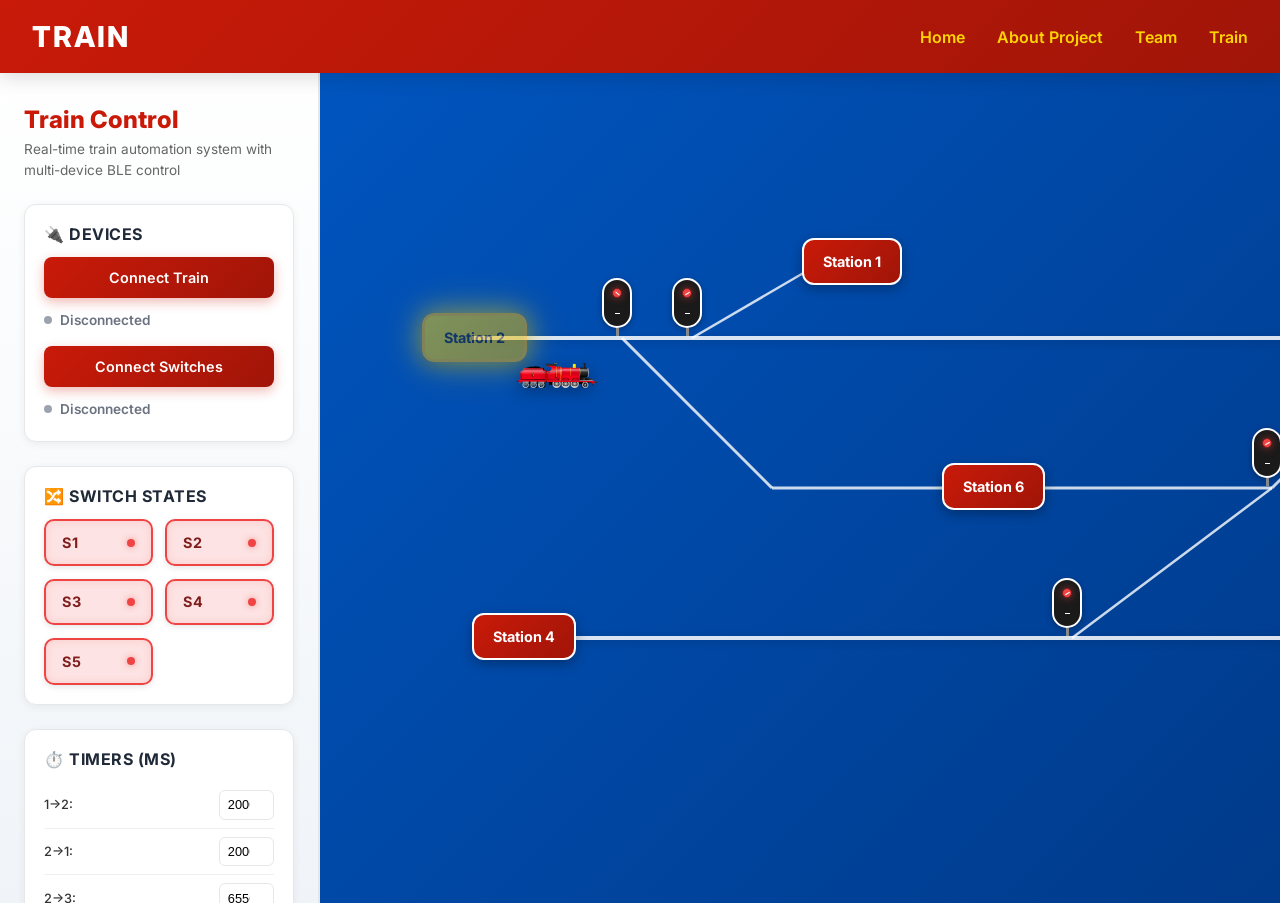
==== commit a93b6dc5: "latest train" ====
--- a/train.html
+++ b/train.html
@@ -1,185 +1,201 @@
 <!DOCTYPE html>
 <html lang="en">
+
 <head>
-    <meta charset="UTF-8">
-    <meta name="viewport" content="width=device-width, initial-scale=1.0">
-    <title>Timesaver Train Layout</title>
-    <link rel="stylesheet" href="inc/css/train.css">
+  <meta charset="UTF-8">
+  <meta name="viewport" content="width=device-width, initial-scale=1.0">
+  <title>Timesaver Train Layout</title>
+  <link rel="stylesheet" href="inc/css/train.css">
 </head>
+
 <body>
-    <header>
-        <nav>
-            <div class="logo">Train</div>
-            <ul class="nav-links">
-                <li><a href="index.html">Home</a></li>
-                <li><a href="#about">About Project</a></li>
-                <li><a href="#team">Team</a></li>
-                <li><a href="train.html">Train</a></li>
-            </ul>
-        </nav>
-    </header>
-
-    <div class="container">
-        <div class="info-bar">
-            <h2>Train Control</h2>
-            <p>Real-time train automation system with multi-device BLE control</p>
-
-            <!-- Device Connection Section -->
-            <div class="info-section">
-                <h3>🔌 Devices</h3>
-                <button id="connectTrainBtn" class="device-btn">Connect Train</button>
-                <div class="device-status">
-                    <span class="status-dot disconnected" id="trainDot"></span>
-                    <span class="status-text disconnected" id="trainStatusText">Disconnected</span>
-                </div>
-                <div id="trainDeviceInfo" style="font-size: 0.75rem; color: #999; margin-top: 0.3rem;"></div>
-
-                <button id="connectSwitchBtn" class="device-btn" style="margin-top: 0.8rem;">Connect Switches</button>
-                <div class="device-status">
-                    <span class="status-dot disconnected" id="switchDot"></span>
-                    <span class="status-text disconnected" id="switchStatusText">Disconnected</span>
-                </div>
-                <div id="switchDeviceInfo" style="font-size: 0.75rem; color: #999; margin-top: 0.3rem;"></div>
-            </div>
-
-            <!-- Switch State Indicators -->
-            <div class="info-section">
-                <h3>🔀 Switch States</h3>
-                <div class="switch-indicators">
-                    <div class="switch-indicator off" id="switchInd1">
-                        S1 <span class="switch-state"></span>
-                    </div>
-                    <div class="switch-indicator off" id="switchInd2">
-                        S2 <span class="switch-state"></span>
-                    </div>
-                    <div class="switch-indicator off" id="switchInd3">
-                        S3 <span class="switch-state"></span>
-                    </div>
-                    <div class="switch-indicator off" id="switchInd4">
-                        S4 <span class="switch-state"></span>
-                    </div>
-                    <div class="switch-indicator off" id="switchInd5">
-                        S5 <span class="switch-state"></span>
-                    </div>
-                </div>
-            </div>
-
-            <!-- Timer Configuration Section -->
-            <div class="info-section">
-                <h3>⏱️ Timers (ms)</h3>
-                <div class="timer-section">
-                  <div class="timer-row"><label>1→2:</label> <input type="number" class="timer-input" data-from="1" data-to="2" value="2000" min="500" step="100"></div>
-                  <div class="timer-row"><label>1→3:</label> <input type="number" class="timer-input" data-from="1" data-to="3" value="2000" min="500" step="100"></div>
-                  <div class="timer-row"><label>2→1:</label> <input type="number" class="timer-input" data-from="2" data-to="1" value="2000" min="500" step="100"></div>
-                  <div class="timer-row"><label>2→3:</label> <input type="number" class="timer-input" data-from="2" data-to="3" value="2000" min="500" step="100"></div>
-                  <div class="timer-row"><label>2→4:</label> <input type="number" class="timer-input" data-from="2" data-to="4" value="2000" min="500" step="100"></div>
-                  <div class="timer-row"><label>3→1:</label> <input type="number" class="timer-input" data-from="3" data-to="1" value="2000" min="500" step="100"></div>
-                  <div class="timer-row"><label>3→2:</label> <input type="number" class="timer-input" data-from="3" data-to="2" value="2000" min="500" step="100"></div>
-                  <div class="timer-row"><label>3→5:</label> <input type="number" class="timer-input" data-from="3" data-to="5" value="2000" min="500" step="100"></div>
-                  <div class="timer-row"><label>4→2:</label> <input type="number" class="timer-input" data-from="4" data-to="2" value="2000" min="500" step="100"></div>
-                  <div class="timer-row"><label>4→5:</label> <input type="number" class="timer-input" data-from="4" data-to="5" value="2000" min="500" step="100"></div>
-                  <div class="timer-row"><label>5→3:</label> <input type="number" class="timer-input" data-from="5" data-to="3" value="2000" min="500" step="100"></div>
-                  <div class="timer-row"><label>5→4:</label> <input type="number" class="timer-input" data-from="5" data-to="4" value="2000" min="500" step="100"></div>
-                </div>
-            </div>
-
-            <button class="switch">Test Lights</button>
-
-            <div class="station-display">
-              <div class="station-label">Current Station</div>
-              <div class="station-number" id="stationNumber">2</div>
-              <div class="station-status" id="stationStatusText">Ready to depart</div>
-            </div>
-        </div>
-
-        <div class="layout-area">
-            <div class="track-container">
-              <img src="assets/image/train.png" alt="Train Icon" id="trainIcon">
-              
-                <svg width="1200" height="600" xmlns="http://www.w3.org/2000/svg">
-                  <line x1="50" y1="150" x2="1150" y2="150" class="track-thick" />
-
-                  <line x1="100" y1="450" x2="1000" y2="450" class="track-thick" />
-
-                  <line x1="200" y1="150" x2="350" y2="300" class="track" />
-
-                  <line x1="350" y1="300" x2="850" y2="300" class="track" />
-
-                  <line x1="850" y1="300" x2="1000" y2="150" class="track" />
-
-                  <!-- Top left diagonal moved slightly to the right -->
-                  <line x1="270" y1="150" x2="390" y2="80" class="diagonal" />
-
-                  <line x1="850" y1="300" x2="650" y2="450" class="diagonal" /> 
-                </svg>
-
-                <button class="station_1" id="station1">Station 1</button>
-                <button class="station_2" id="station2">Station 2</button>
-                <button class="station_3" id="station3">Station 3</button>
-                <button class="station_4" id="station4">Station 4</button>
-                <button class="station_5" id="station5">Station 5</button>
-
-
-                
-
-
-                <div id="switch_light">
-                  <div class="black_board"></div>
-                  <div class="red_light"></div>
-                  <div class="green_light"></div>
-                  <div class="pole"></div>
-                  <div class="line_1"> </div>
-                  <div class="line_2"> </div>
-                </div>
-
-                <div id="switch_light_2">
-                  <div class="black_board"></div>
-                  <div class="red_light"></div>
-                  <div class="green_light"></div>
-                  <div class="pole"></div>
-                  <div class="line_2"> </div>
-                  <div class="line_3"> </div>
-                </div>
-
-                <div id="switch_light_3">
-                  <div class="black_board"></div>
-                  <div class="red_light"></div>
-                  <div class="green_light"></div>
-                  <div class="pole"></div>
-                  <div class="line_1"> </div>
-                  <div class="line_2"> </div>
-                </div>
-                
-                <div id="switch_light_4">
-                  <div class="black_board"></div>
-                  <div class="red_light"></div>
-                  <div class="green_light"></div>
-                  <div class="pole"></div>
-                  <div class="line_1"> </div>
-                  <div class="line_2"> </div>
-                </div>
-
-                <div id="switch_light_5">
-                  <div class="black_board"></div>
-                  <div class="red_light"></div>
-                  <div class="green_light"></div>
-                  <div class="pole"></div>
-                  <div class="line_1"> </div>
-                  <div class="line_2"> </div>
-                </div>
-
-                
-
-            </div>
-        </div>
+  <header>
+    <nav>
+      <div class="logo">Train</div>
+      <ul class="nav-links">
+        <li><a href="index.html">Home</a></li>
+        <li><a href="#about">About Project</a></li>
+        <li><a href="#team">Team</a></li>
+        <li><a href="train.html">Train</a></li>
+      </ul>
+    </nav>
+  </header>
+
+  <div class="container">
+    <div class="info-bar">
+      <h2>Train Control</h2>
+      <p>Real-time train automation system with multi-device BLE control</p>
+
+      <!-- Device Connection Section -->
+      <div class="info-section">
+        <h3>🔌 Devices</h3>
+        <button id="connectTrainBtn" class="device-btn">Connect Train</button>
+        <div class="device-status">
+          <span class="status-dot disconnected" id="trainDot"></span>
+          <span class="status-text disconnected" id="trainStatusText">Disconnected</span>
+        </div>
+        <div id="trainDeviceInfo" style="font-size: 0.75rem; color: #999; margin-top: 0.3rem;"></div>
+
+        <button id="connectSwitchBtn" class="device-btn" style="margin-top: 0.8rem;">Connect Switches</button>
+        <div class="device-status">
+          <span class="status-dot disconnected" id="switchDot"></span>
+          <span class="status-text disconnected" id="switchStatusText">Disconnected</span>
+        </div>
+        <div id="switchDeviceInfo" style="font-size: 0.75rem; color: #999; margin-top: 0.3rem;"></div>
+      </div>
+
+      <!-- Switch State Indicators -->
+      <div class="info-section">
+        <h3>🔀 Switch States</h3>
+        <div class="switch-indicators">
+          <div class="switch-indicator off" id="switchInd1">
+            S1 <span class="switch-state"></span>
+          </div>
+          <div class="switch-indicator off" id="switchInd2">
+            S2 <span class="switch-state"></span>
+          </div>
+          <div class="switch-indicator off" id="switchInd3">
+            S3 <span class="switch-state"></span>
+          </div>
+          <div class="switch-indicator off" id="switchInd4">
+            S4 <span class="switch-state"></span>
+          </div>
+          <div class="switch-indicator off" id="switchInd5">
+            S5 <span class="switch-state"></span>
+          </div>
+        </div>
+      </div>
+
+      <!-- Timer Configuration Section -->
+      <div class="info-section">
+        <h3>⏱️ Timers (ms)</h3>
+        <div class="timer-section">
+          <div class="timer-row"><label>1→2:</label> <input type="number" class="timer-input" data-from="1" data-to="2"
+              value="2000" min="500" step="100"></div>
+          <div class="timer-row"><label>2→1:</label> <input type="number" class="timer-input" data-from="2" data-to="1"
+              value="2000" min="500" step="100"></div>
+          <div class="timer-row"><label>2→3:</label> <input type="number" class="timer-input" data-from="2" data-to="3"
+              value="6550" min="500" step="100"></div>
+          <div class="timer-row"><label>2→6:</label> <input type="number" class="timer-input" data-from="2" data-to="6"
+              value="4200" min="500" step="100"></div>
+          <div class="timer-row"><label>3→2:</label> <input type="number" class="timer-input" data-from="3" data-to="2"
+              value="6550" min="500" step="100"></div>
+          <div class="timer-row"><label>3→4:</label> <input type="number" class="timer-input" data-from="3" data-to="4"
+              value="6500" min="500" step="100"></div>
+          <div class="timer-row"><label>3→6:</label> <input type="number" class="timer-input" data-from="3" data-to="6"
+              value="4100" min="500" step="100"></div>
+          <div class="timer-row"><label>4→3:</label> <input type="number" class="timer-input" data-from="4" data-to="3"
+              value="6500" min="500" step="100"></div>
+          <div class="timer-row"><label>4→5:</label> <input type="number" class="timer-input" data-from="4" data-to="5"
+              value="4200" min="500" step="100"></div>
+          <div class="timer-row"><label>5→4:</label> <input type="number" class="timer-input" data-from="5" data-to="4"
+              value="4200" min="500" step="100"></div>
+          <div class="timer-row"><label>6→2:</label> <input type="number" class="timer-input" data-from="6" data-to="2"
+              value="4200" min="500" step="100"></div>
+          <div class="timer-row"><label>6→3:</label> <input type="number" class="timer-input" data-from="6" data-to="3"
+              value="4100" min="500" step="100"></div>
+        </div>
+      </div>
+
+      <button class="switch">Test Lights</button>
+
+      <div class="station-display">
+        <div class="station-label">Current Station</div>
+        <div class="station-number" id="stationNumber">2</div>
+        <div class="station-status" id="stationStatusText">Ready to depart</div>
+      </div>
     </div>
-    
+
+    <div class="layout-area">
+      <div class="track-container">
+        <img src="assets/image/train.png" alt="Train Icon" id="trainIcon">
+
+        <svg width="1200" height="600" xmlns="http://www.w3.org/2000/svg">
+          <line x1="50" y1="150" x2="1150" y2="150" class="track-thick" />
+
+          <line x1="100" y1="450" x2="1000" y2="450" class="track-thick" />
+
+          <line x1="200" y1="150" x2="350" y2="300" class="track" />
+
+          <line x1="350" y1="300" x2="850" y2="300" class="track" />
+
+          <line x1="850" y1="300" x2="1000" y2="150" class="track" />
+
+          <!-- Top left diagonal moved slightly to the right -->
+          <line x1="270" y1="150" x2="390" y2="80" class="diagonal" />
+
+          <line x1="850" y1="300" x2="650" y2="450" class="diagonal" />
+        </svg>
+
+        <button class="station_1" id="station1">Station 1</button>
+        <button class="station_2" id="station2">Station 2</button>
+        <button class="station_3" id="station3">Station 3</button>
+        <button class="station_4" id="station4">Station 4</button>
+        <button class="station_5" id="station5">Station 5</button>
+        <button class="station_6" id="station6">Station 6</button>
+
+
+
+
+
+        <div id="switch_light">
+          <div class="black_board"></div>
+          <div class="red_light"></div>
+          <div class="green_light"></div>
+          <div class="pole"></div>
+          <div class="line_1"> </div>
+          <div class="line_2"> </div>
+        </div>
+
+        <div id="switch_light_2">
+          <div class="black_board"></div>
+          <div class="red_light"></div>
+          <div class="green_light"></div>
+          <div class="pole"></div>
+          <div class="line_2"> </div>
+          <div class="line_3"> </div>
+        </div>
+
+        <div id="switch_light_3">
+          <div class="black_board"></div>
+          <div class="red_light"></div>
+          <div class="green_light"></div>
+          <div class="pole"></div>
+          <div class="line_1"> </div>
+          <div class="line_2"> </div>
+        </div>
+
+        <div id="switch_light_4">
+          <div class="black_board"></div>
+          <div class="red_light"></div>
+          <div class="green_light"></div>
+          <div class="pole"></div>
+          <div class="line_1"> </div>
+          <div class="line_2"> </div>
+        </div>
+
+        <div id="switch_light_5">
+          <div class="black_board"></div>
+          <div class="red_light"></div>
+          <div class="green_light"></div>
+          <div class="pole"></div>
+          <div class="line_1"> </div>
+          <div class="line_2"> </div>
+        </div>
+
+
+
+      </div>
+    </div>
+  </div>
+
 
   <script src="train.js"></script>
 
-  
+
 
 
 
 </body>
+
 </html>
--- a/inc/css/train.css
+++ b/inc/css/train.css
@@ -406,7 +406,7 @@
 }
 
 /* ============ STATION BUTTONS ============ */
-.station_1, .station_2, .station_3, .station_4, .station_5 {
+.station_1, .station_2, .station_3, .station_4, .station_5, .station_6 {
     position: absolute;
     width: auto;
     padding: 0.8rem 1.2rem;
@@ -430,7 +430,9 @@
 .station_2.current-station,
 .station_3.current-station, 
 .station_4.current-station, 
-.station_5.current-station {
+.station_5.current-station,
+.station_6.current-station
+ {
     background: linear-gradient(135deg, #FFD500, #e6b800) !important;
     color: #1f1f1f !important;
     border-color: #ffb700 !important;
@@ -441,7 +443,8 @@
 .station_1:hover:not(:disabled),
 .station_3:hover:not(:disabled),
 .station_4:hover:not(:disabled),
-.station_5:hover:not(:disabled) {
+.station_5:hover:not(:disabled),
+.station_6:hover:not(:disabled) {
     transform: scale(1.08);
     box-shadow: 0 6px 16px rgba(0, 0, 0, 0.4);
 }
@@ -455,7 +458,8 @@
 .station_2:disabled,
 .station_3:disabled,
 .station_4:disabled,
-.station_5:disabled {
+.station_5:disabled,
+.station_6:disabled {
     opacity: 0.3;
     cursor: not-allowed;
 }
@@ -470,6 +474,13 @@
     left: 0px;
 }
 
+/* Extra station on the unused/extra track */
+.station_6 {
+    top: 275px;
+    left: 520px;
+    background: linear-gradient(135deg, var(--primary-color), #a01508);
+}
+
 .station_3 {
     top: 125px;
     left: 1150px;
@@ -477,6 +488,7 @@
 
 .station_4 {
     top: 425px;
+    left: 1195px;
     left: 50px;
 }
 
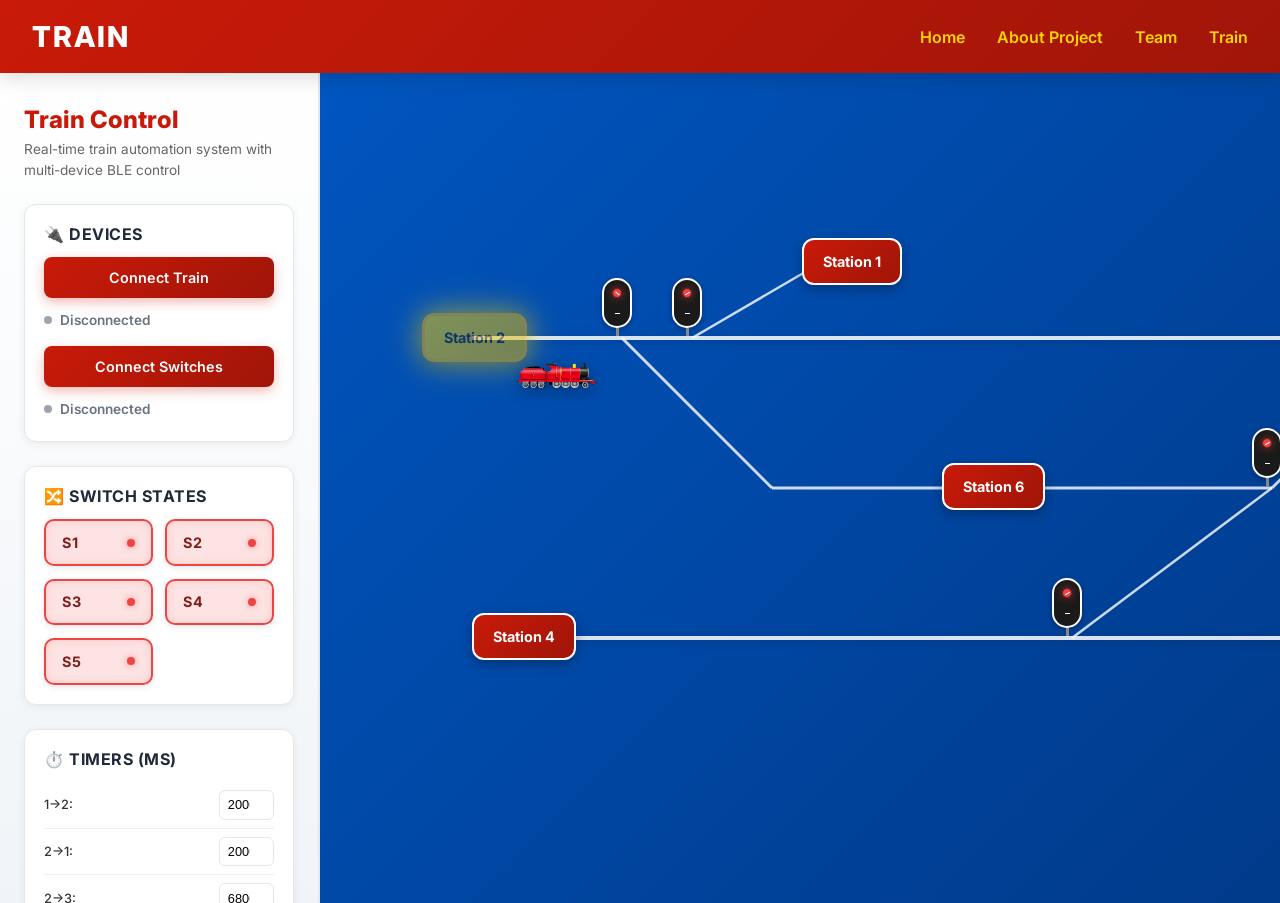
==== commit 72ccfea4: "tweaks heheheha  Co-Authored-By: LucasKnol <170081489+LucasKnol@users.noreply.github.com>" ====
--- a/train.html
+++ b/train.html
@@ -75,25 +75,25 @@
           <div class="timer-row"><label>2→1:</label> <input type="number" class="timer-input" data-from="2" data-to="1"
               value="2000" min="500" step="100"></div>
           <div class="timer-row"><label>2→3:</label> <input type="number" class="timer-input" data-from="2" data-to="3"
-              value="6550" min="500" step="100"></div>
+              value="6800" min="500" step="100"></div>
           <div class="timer-row"><label>2→6:</label> <input type="number" class="timer-input" data-from="2" data-to="6"
               value="4200" min="500" step="100"></div>
           <div class="timer-row"><label>3→2:</label> <input type="number" class="timer-input" data-from="3" data-to="2"
-              value="6550" min="500" step="100"></div>
+              value="6800" min="500" step="100"></div>
           <div class="timer-row"><label>3→4:</label> <input type="number" class="timer-input" data-from="3" data-to="4"
-              value="6500" min="500" step="100"></div>
+              value="7000" min="500" step="100"></div>
           <div class="timer-row"><label>3→6:</label> <input type="number" class="timer-input" data-from="3" data-to="6"
-              value="4100" min="500" step="100"></div>
+              value="4300" min="500" step="100"></div>
           <div class="timer-row"><label>4→3:</label> <input type="number" class="timer-input" data-from="4" data-to="3"
-              value="6500" min="500" step="100"></div>
+              value="7000" min="500" step="100"></div>
           <div class="timer-row"><label>4→5:</label> <input type="number" class="timer-input" data-from="4" data-to="5"
-              value="4200" min="500" step="100"></div>
+              value="3600" min="500" step="100"></div>
           <div class="timer-row"><label>5→4:</label> <input type="number" class="timer-input" data-from="5" data-to="4"
-              value="4200" min="500" step="100"></div>
+              value="3600" min="500" step="100"></div>
           <div class="timer-row"><label>6→2:</label> <input type="number" class="timer-input" data-from="6" data-to="2"
               value="4200" min="500" step="100"></div>
           <div class="timer-row"><label>6→3:</label> <input type="number" class="timer-input" data-from="6" data-to="3"
-              value="4100" min="500" step="100"></div>
+              value="4300" min="500" step="100"></div>
         </div>
       </div>
 
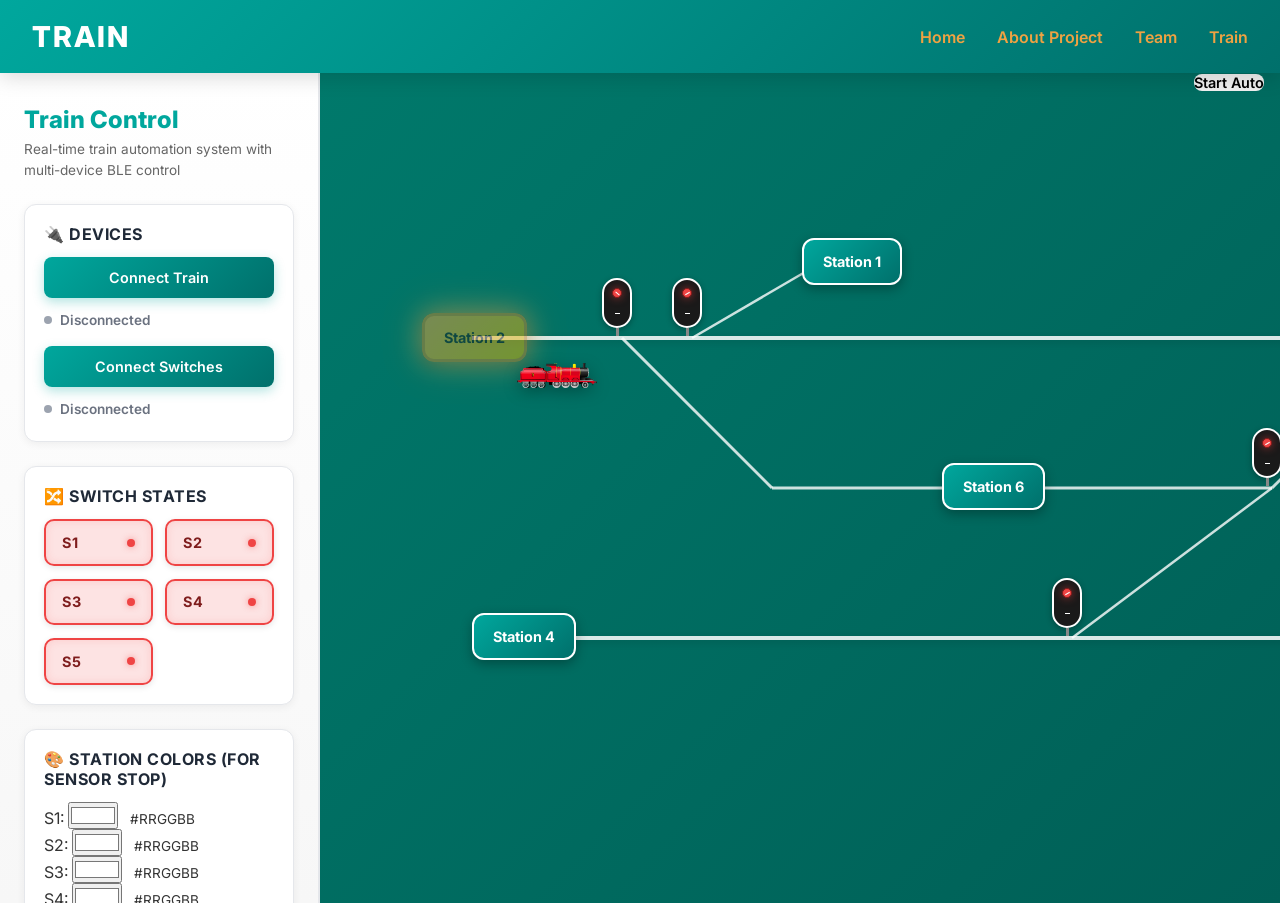
==== commit a16f2b9e: "presenter colour changed auto function using new train: colour sensor" ====
--- a/train.html
+++ b/train.html
@@ -66,34 +66,20 @@
         </div>
       </div>
 
-      <!-- Timer Configuration Section -->
+    <!-- Timers removed: stopping is handled via station color matching -->
+
+      <!-- Station color matching configuration -->
       <div class="info-section">
-        <h3>⏱️ Timers (ms)</h3>
-        <div class="timer-section">
-          <div class="timer-row"><label>1→2:</label> <input type="number" class="timer-input" data-from="1" data-to="2"
-              value="2000" min="500" step="100"></div>
-          <div class="timer-row"><label>2→1:</label> <input type="number" class="timer-input" data-from="2" data-to="1"
-              value="2000" min="500" step="100"></div>
-          <div class="timer-row"><label>2→3:</label> <input type="number" class="timer-input" data-from="2" data-to="3"
-              value="6800" min="500" step="100"></div>
-          <div class="timer-row"><label>2→6:</label> <input type="number" class="timer-input" data-from="2" data-to="6"
-              value="4200" min="500" step="100"></div>
-          <div class="timer-row"><label>3→2:</label> <input type="number" class="timer-input" data-from="3" data-to="2"
-              value="6800" min="500" step="100"></div>
-          <div class="timer-row"><label>3→4:</label> <input type="number" class="timer-input" data-from="3" data-to="4"
-              value="7000" min="500" step="100"></div>
-          <div class="timer-row"><label>3→6:</label> <input type="number" class="timer-input" data-from="3" data-to="6"
-              value="4300" min="500" step="100"></div>
-          <div class="timer-row"><label>4→3:</label> <input type="number" class="timer-input" data-from="4" data-to="3"
-              value="7000" min="500" step="100"></div>
-          <div class="timer-row"><label>4→5:</label> <input type="number" class="timer-input" data-from="4" data-to="5"
-              value="3600" min="500" step="100"></div>
-          <div class="timer-row"><label>5→4:</label> <input type="number" class="timer-input" data-from="5" data-to="4"
-              value="3600" min="500" step="100"></div>
-          <div class="timer-row"><label>6→2:</label> <input type="number" class="timer-input" data-from="6" data-to="2"
-              value="4200" min="500" step="100"></div>
-          <div class="timer-row"><label>6→3:</label> <input type="number" class="timer-input" data-from="6" data-to="3"
-              value="4300" min="500" step="100"></div>
+        <h3>🎨 Station Colors (for sensor stop)</h3>
+        <div class="color-section">
+          <div class="color-row">S1: <input type="color" id="stationColor1" value="#ffffff"> <span style="font-size:0.85rem; margin-left:8px;">#RRGGBB</span></div>
+          <div class="color-row">S2: <input type="color" id="stationColor2" value="#ffffff"> <span style="font-size:0.85rem; margin-left:8px;">#RRGGBB</span></div>
+          <div class="color-row">S3: <input type="color" id="stationColor3" value="#ffffff"> <span style="font-size:0.85rem; margin-left:8px;">#RRGGBB</span></div>
+          <div class="color-row">S4: <input type="color" id="stationColor4" value="#ffffff"> <span style="font-size:0.85rem; margin-left:8px;">#RRGGBB</span></div>
+          <div class="color-row">S5: <input type="color" id="stationColor5" value="#ffffff"> <span style="font-size:0.85rem; margin-left:8px;">#RRGGBB</span></div>
+          <div class="color-row">S6: <input type="color" id="stationColor6" value="#ffffff"> <span style="font-size:0.85rem; margin-left:8px;">#RRGGBB</span></div>
+          <div class="color-row" style="margin-top:6px;">Per-channel margin: <input type="number" id="colorMargin" value="30" min="0" max="255" style="width:80px; margin-left:8px;"> (allowed diff per R/G/B)</div>
+          <div class="color-row" style="margin-top:6px; font-size:0.85rem;color:#666;">Behavior: when the train sensor reports an RGB reading that matches the selected station color within the margin, the UI will send the STOP command for that station.</div>
         </div>
       </div>
 
@@ -103,6 +89,12 @@
         <div class="station-label">Current Station</div>
         <div class="station-number" id="stationNumber">2</div>
         <div class="station-status" id="stationStatusText">Ready to depart</div>
+      </div>
+    
+      <!-- Auto button moved to top-right corner below header (positioned absolute) -->
+      <!-- The single button is positioned via inline style so it appears at the right corner under the header -->
+      <div id="autoControl" style="position:absolute; right:16px; top:72px; z-index:50;">
+        <button id="autoToggleBtn">Start Auto</button>
       </div>
     </div>
 
--- a/inc/css/train.css
+++ b/inc/css/train.css
@@ -1,10 +1,18 @@
 @import url('https://fonts.googleapis.com/css2?family=Inter:wght@400;600;800&display=swap');
 
 :root {
-    --primary-color: #C91A09;
-    --accent-color: #FFD500;
-    --dark-bg: #0055BF;
-    --light-bg: #f0f4f8;
+    /* Primary / Base: teal / turquoise */
+    --primary-color: #00A79D;
+    /* Slightly darker primary used for gradients and accents */
+    --primary-dark: #00706B;
+    /* Accent (default: warm yellow). Change to purple (#6B1FC8) if you prefer purple accents */
+    --accent-color: #EFA242; /* logo color (old logo) */
+    --accent-dark: #CC872D; /* darker accent for borders/shadows */
+    /* Page background (soft light grey) */
+    --light-bg: #F7F7F7;
+    /* Darker background shades used in layout gradients */
+    --dark-bg: #00796B;
+    --dark-bg-2: #005F56;
     --success: #22c55e;
     --danger: #ef4444;
     --warning: #f59e0b;
@@ -12,7 +20,7 @@
 
 /* Allow CSS custom properties in inline styles */
 * {
-    --accent-color: #FFD500;
+    --accent-color: #EFA242;
 }
 
 * {
@@ -23,13 +31,14 @@
 
 body {
     font-family: 'Inter', sans-serif;
-    background: var(--dark-bg);
+    /* use the soft light background requested */
+    background: var(--light-bg);
     color: #333;
 }
 
 /* ============ HEADER ============ */
 header {
-    background: linear-gradient(135deg, var(--primary-color) 0%, #a01508 100%);
+    background: linear-gradient(135deg, var(--primary-color) 0%, var(--primary-dark) 100%);
     color: #fff;
     padding: 1.2rem 0;
     box-shadow: 0 4px 20px rgba(0, 0, 0, 0.15);
@@ -157,17 +166,17 @@
 }
 
 .device-btn {
-    background: linear-gradient(135deg, var(--primary-color), #a01508);
+    background: linear-gradient(135deg, var(--primary-color), var(--primary-dark));
     color: #fff;
     padding: 0.75rem 1.2rem;
     width: 100%;
     margin-bottom: 0.5rem;
-    box-shadow: 0 4px 12px rgba(201, 26, 9, 0.3);
+    box-shadow: 0 4px 12px rgba(0, 167, 157, 0.3);
 }
 
 .device-btn:hover:not(:disabled) {
     transform: translateY(-2px);
-    box-shadow: 0 6px 16px rgba(201, 26, 9, 0.4);
+    box-shadow: 0 6px 16px rgba(0, 167, 157, 0.4);
 }
 
 .device-btn:disabled {
@@ -287,13 +296,13 @@
 
 /* ============ CURRENT STATION DISPLAY ============ */
 .station-display {
-    background: linear-gradient(135deg, var(--primary-color), #a01508);
+    background: linear-gradient(135deg, var(--primary-color), var(--primary-dark));
     color: #fff;
     padding: 1.5rem;
     border-radius: 12px;
     text-align: center;
     margin-top: 1rem;
-    box-shadow: 0 6px 20px rgba(201, 26, 9, 0.3);
+    box-shadow: 0 6px 20px rgba(0, 167, 157, 0.3);
     border: 2px solid rgba(255, 255, 255, 0.2);
 }
 
@@ -354,7 +363,7 @@
 .timer-row input:focus {
     outline: none;
     border-color: var(--primary-color);
-    box-shadow: 0 0 8px rgba(201, 26, 9, 0.2);
+    box-shadow: 0 0 8px rgba(0, 167, 157, 0.2);
 }
 
 /* ============ TRACK CONTAINER ============ */
@@ -364,7 +373,7 @@
     align-items: center;
     justify-content: center;
     padding: 2rem;
-    background: linear-gradient(135deg, var(--dark-bg) 0%, #003a8a 100%);
+    background: linear-gradient(135deg, var(--dark-bg) 0%, var(--dark-bg-2) 100%);
     position: relative;
     overflow: hidden;
 }
@@ -422,7 +431,7 @@
 }
 
 .station_1, .station_2, .station_3, .station_4, .station_5 {
-    background: linear-gradient(135deg, var(--primary-color), #a01508);
+    background: linear-gradient(135deg, var(--primary-color), var(--primary-dark));
 }
 
 /* Current station highlighting - gold with bright glow */
@@ -433,10 +442,11 @@
 .station_5.current-station,
 .station_6.current-station
  {
-    background: linear-gradient(135deg, #FFD500, #e6b800) !important;
+    /* use accent color for current station highlight */
+    background: linear-gradient(135deg, var(--accent-color), #e6b800) !important;
     color: #1f1f1f !important;
-    border-color: #ffb700 !important;
-    box-shadow: 0 0 25px rgba(255, 213, 0, 0.9), 0 0 40px rgba(255, 213, 0, 0.6), 0 4px 12px rgba(0, 0, 0, 0.3) !important;
+    border-color: var(--accent-dark) !important;
+    box-shadow: 0 0 25px rgba(239, 162, 66, 0.9), 0 0 40px rgba(239, 162, 66, 0.6), 0 4px 12px rgba(0, 0, 0, 0.3) !important;
     border-width: 3px !important;
 }
 
@@ -478,7 +488,7 @@
 .station_6 {
     top: 275px;
     left: 520px;
-    background: linear-gradient(135deg, var(--primary-color), #a01508);
+    background: linear-gradient(135deg, var(--primary-color), var(--primary-dark));
 }
 
 .station_3 {
@@ -631,7 +641,7 @@
 }
 
 .info-bar::-webkit-scrollbar-track {
-    background: #f0f4f8;
+    background: var(--light-bg);
 }
 
 .info-bar::-webkit-scrollbar-thumb {
